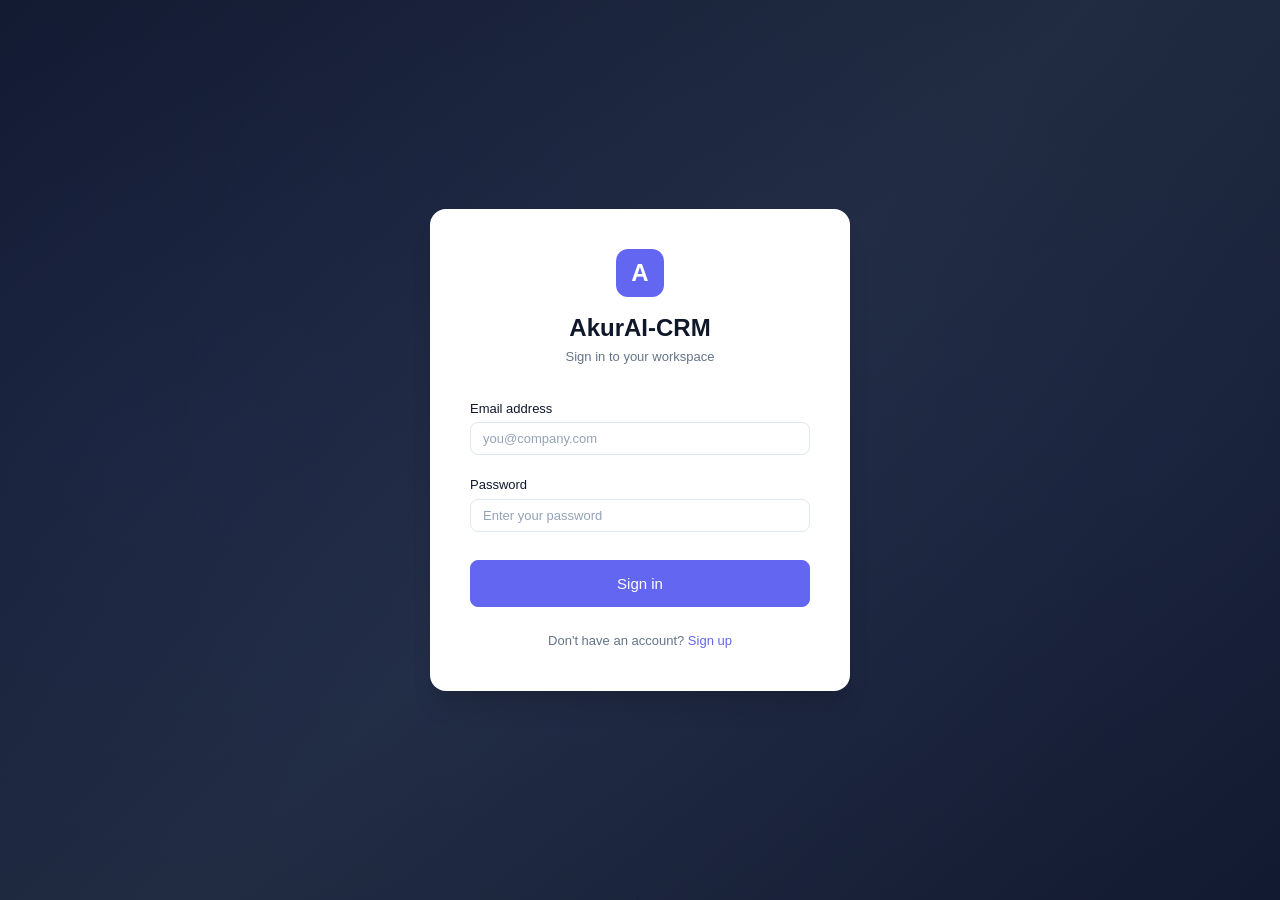
==== site/frontend/index.html @ 564c7ee0 "fix: round 3 comprehensive audit fixes 🔴 Critical: - fetch() missing opts argument (POST/PUT/DELETE " ====
<!DOCTYPE html>
<html lang="en">
<head>
  <meta charset="UTF-8">
  <meta name="viewport" content="width=device-width, initial-scale=1.0">
  <title>Sign in — AkurAI-CRM</title>
  <link rel="stylesheet" href="styles.css">
</head>
<body>
  <div class="login-page">
    <div class="login-card slide-up">
      <div class="login-brand">
        <div class="brand-icon">A</div>
        <h1>AkurAI-CRM</h1>
        <p>Sign in to your workspace</p>
      </div>

      <div class="login-error" id="login-error"></div>

      <form id="login-form" onsubmit="return false;">
        <div class="form-group">
          <label class="form-label" for="email">Email address</label>
          <input class="form-input" type="email" id="email" placeholder="you@company.com" required autocomplete="email">
        </div>
        <div class="form-group">
          <label class="form-label" for="password">Password</label>
          <input class="form-input" type="password" id="password" placeholder="Enter your password" required autocomplete="current-password">
        </div>
        <button class="btn btn-primary btn-lg" type="submit" style="width:100%;justify-content:center;margin-top:var(--space-2);" id="signin-btn">
          Sign in
        </button>
      </form>

      <div class="login-footer">
        Don't have an account? <a href="#">Sign up</a>
      </div>
    </div>
  </div>

  <div class="toast-container" id="toast-container"></div>

  <script type="module">
    import { showToast } from './app.js';

    document.getElementById('login-form').addEventListener('submit', async (e) => {
      e.preventDefault();
      const btn = document.getElementById('signin-btn');
      const email = document.getElementById('email').value;
      const password = document.getElementById('password').value;
      const errorEl = document.getElementById('login-error');

      btn.disabled = true;
      btn.textContent = 'Signing in...';

      errorEl.style.display = 'none';

      try {
        const res = await fetch('/api/auth/login', {
          method: 'POST',
          headers: { 'Content-Type': 'application/json' },
          body: JSON.stringify({ email, password }),
        });
        if (!res.ok) {
          const data = await res.json().catch(() => ({}));
          throw new Error(data.message || 'Invalid email or password');
        }
        window.location.href = '/dashboard.html';
      } catch (err) {
        errorEl.textContent = err.message;
        errorEl.style.display = 'block';
        showToast(err.message, 'error');
        btn.disabled = false;
        btn.textContent = 'Sign in';
      }
    });
  </script>
</body>
</html>
---- site/frontend/styles.css ----
/* ============================================================
   AkurAI-CRM Design System — Native ESM, No Build
   ============================================================ */

/* ----- Design Tokens ----- */
:root {
  --color-sidebar-bg: #0f172a;
  --color-sidebar-hover: #1e293b;
  --color-sidebar-active: #312e81;
  --color-sidebar-text: #94a3b8;
  --color-sidebar-text-active: #f1f5f9;
  --color-sidebar-brand: #818cf8;

  --color-bg: #f8fafc;
  --color-surface: #ffffff;
  --color-surface-hover: #f1f5f9;
  --color-border: #e2e8f0;
  --color-border-light: #f1f5f9;

  --color-primary: #6366f1;
  --color-primary-hover: #4f46e5;
  --color-primary-light: #eef2ff;
  --color-primary-subtle: rgba(99, 102, 241, 0.08);

  --color-success: #22c55e;
  --color-success-light: #dcfce7;
  --color-warning: #f59e0b;
  --color-warning-light: #fef3c7;
  --color-danger: #ef4444;
  --color-danger-light: #fee2e2;
  --color-info: #3b82f6;
  --color-info-light: #dbeafe;

  --color-text: #0f172a;
  --color-text-secondary: #64748b;
  --color-text-tertiary: #94a3b8;
  --color-text-inverse: #ffffff;

  --font-sans: -apple-system, BlinkMacSystemFont, 'Segoe UI', 'Inter', Roboto, Oxygen, Ubuntu, Cantarell, sans-serif;
  --font-mono: 'SF Mono', 'Fira Code', 'JetBrains Mono', Menlo, monospace;

  --text-xs: 0.75rem;
  --text-sm: 0.813rem;
  --text-base: 0.938rem;
  --text-lg: 1.125rem;
  --text-xl: 1.25rem;
  --text-2xl: 1.5rem;
  --text-3xl: 1.875rem;

  --leading-tight: 1.25;
  --leading-normal: 1.5;
  --leading-relaxed: 1.625;

  --weight-normal: 400;
  --weight-medium: 500;
  --weight-semibold: 600;
  --weight-bold: 700;

  --space-1: 0.25rem;
  --space-2: 0.5rem;
  --space-3: 0.75rem;
  --space-4: 1rem;
  --space-5: 1.25rem;
  --space-6: 1.5rem;
  --space-8: 2rem;
  --space-10: 2.5rem;
  --space-12: 3rem;
  --space-16: 4rem;

  --radius-sm: 6px;
  --radius-md: 8px;
  --radius-lg: 12px;
  --radius-xl: 16px;
  --radius-full: 9999px;

  --shadow-xs: 0 1px 2px rgba(0, 0, 0, 0.03);
  --shadow-sm: 0 1px 3px rgba(0, 0, 0, 0.06), 0 1px 2px rgba(0, 0, 0, 0.04);
  --shadow-md: 0 4px 6px -1px rgba(0, 0, 0, 0.07), 0 2px 4px -1px rgba(0, 0, 0, 0.04);
  --shadow-lg: 0 10px 15px -3px rgba(0, 0, 0, 0.08), 0 4px 6px -2px rgba(0, 0, 0, 0.04);
  --shadow-xl: 0 20px 25px -5px rgba(0, 0, 0, 0.1), 0 10px 10px -5px rgba(0, 0, 0, 0.04);

  --sidebar-width: 260px;
  --topbar-height: 64px;
  --transition-fast: 150ms ease;
  --transition-base: 200ms ease;
  --transition-slow: 300ms ease;
}

/* ----- Reset & Base ----- */
*, *::before, *::after { box-sizing: border-box; margin: 0; padding: 0; }
html { font-size: 16px; -webkit-font-smoothing: antialiased; -moz-osx-font-smoothing: grayscale; }
body { font-family: var(--font-sans); font-size: var(--text-base); line-height: var(--leading-normal); color: var(--color-text); background: var(--color-bg); }
a { color: var(--color-primary); text-decoration: none; transition: color var(--transition-fast); }
a:hover { color: var(--color-primary-hover); }
img { max-width: 100%; height: auto; display: block; }
button { font-family: inherit; cursor: pointer; }
input, textarea, select { font-family: inherit; }
ul, ol { list-style: none; }
h1, h2, h3, h4, h5, h6 { font-weight: var(--weight-semibold); line-height: var(--leading-tight); color: var(--color-text); }

/* ----- Layout Shell ----- */
.app-shell { display: flex; min-height: 100vh; }
.main-area { flex: 1; display: flex; flex-direction: column; min-width: 0; margin-left: var(--sidebar-width); }
.main-content { flex: 1; padding: var(--space-8); overflow-y: auto; }

/* ----- Sidebar ----- */
.sidebar { position: fixed; top: 0; left: 0; width: var(--sidebar-width); height: 100vh; background: var(--color-sidebar-bg); display: flex; flex-direction: column; z-index: 50; overflow-y: auto; }
.sidebar-brand { display: flex; align-items: center; gap: var(--space-3); padding: var(--space-6); border-bottom: 1px solid rgba(255,255,255,0.06); }
.sidebar-brand-icon { width: 32px; height: 32px; background: var(--color-primary); border-radius: var(--radius-md); display: flex; align-items: center; justify-content: center; color: #fff; font-weight: var(--weight-bold); font-size: var(--text-lg); flex-shrink: 0; }
.sidebar-brand-text { font-size: var(--text-lg); font-weight: var(--weight-bold); color: var(--color-sidebar-text-active); letter-spacing: -0.02em; }
.sidebar-brand-text span { color: var(--color-sidebar-brand); }

.sidebar-nav { flex: 1; padding: var(--space-3) var(--space-3); display: flex; flex-direction: column; gap: var(--space-1); }
.sidebar-section { padding: var(--space-4) var(--space-4) var(--space-2); font-size: var(--text-xs); font-weight: var(--weight-semibold); text-transform: uppercase; letter-spacing: 0.08em; color: var(--color-sidebar-text); opacity: 0.6; }

.nav-link { display: flex; align-items: center; gap: var(--space-3); padding: var(--space-2) var(--space-4); border-radius: var(--radius-md); color: var(--color-sidebar-text); font-size: var(--text-sm); font-weight: var(--weight-medium); transition: all var(--transition-fast); text-decoration: none; }
.nav-link:hover { background: var(--color-sidebar-hover); color: var(--color-sidebar-text-active); }
.nav-link.active { background: var(--color-sidebar-active); color: var(--color-sidebar-text-active); }
.nav-link svg { width: 20px; height: 20px; flex-shrink: 0; opacity: 0.7; }
.nav-link.active svg { opacity: 1; }
.nav-link .badge { margin-left: auto; }

.sidebar-footer { padding: var(--space-4); border-top: 1px solid rgba(255,255,255,0.06); }

/* ----- Top Bar / Header ----- */
.topbar { height: var(--topbar-height); display: flex; align-items: center; padding: 0 var(--space-8); border-bottom: 1px solid var(--color-border); background: var(--color-surface); gap: var(--space-4); flex-shrink: 0; }
.topbar-title { font-size: var(--text-xl); font-weight: var(--weight-semibold); color: var(--color-text); }
.topbar-spacer { flex: 1; }

.search-bar { position: relative; width: 320px; }
.search-bar svg { position: absolute; left: var(--space-3); top: 50%; transform: translateY(-50%); width: 18px; height: 18px; color: var(--color-text-tertiary); pointer-events: none; }
.search-bar input { width: 100%; padding: var(--space-2) var(--space-4) var(--space-2) var(--space-10); border: 1px solid var(--color-border); border-radius: var(--radius-md); font-size: var(--text-sm); color: var(--color-text); background: var(--color-bg); transition: all var(--transition-fast); outline: none; }
.search-bar input:focus { border-color: var(--color-primary); background: var(--color-surface); box-shadow: 0 0 0 3px var(--color-primary-subtle); }
.search-bar input::placeholder { color: var(--color-text-tertiary); }

.topbar-actions { display: flex; align-items: center; gap: var(--space-3); }

.icon-btn { width: 36px; height: 36px; border-radius: var(--radius-md); border: none; background: transparent; color: var(--color-text-secondary); display: flex; align-items: center; justify-content: center; transition: all var(--transition-fast); position: relative; }
.icon-btn:hover { background: var(--color-surface-hover); color: var(--color-text); }
.icon-btn svg { width: 20px; height: 20px; }
.icon-btn .dot { position: absolute; top: 6px; right: 6px; width: 8px; height: 8px; background: var(--color-danger); border-radius: 50%; border: 2px solid var(--color-surface); }

.avatar { width: 32px; height: 32px; border-radius: var(--radius-full); background: var(--color-primary); color: #fff; display: flex; align-items: center; justify-content: center; font-size: var(--text-xs); font-weight: var(--weight-bold); flex-shrink: 0; }
.avatar-sm { width: 28px; height: 28px; font-size: 10px; }
.avatar-lg { width: 48px; height: 48px; font-size: var(--text-lg); }
.avatar-initials { text-transform: uppercase; letter-spacing: 0.02em; }

/* ----- Cards ----- */
.card { background: var(--color-surface); border: 1px solid var(--color-border); border-radius: var(--radius-lg); padding: var(--space-6); box-shadow: var(--shadow-sm); transition: box-shadow var(--transition-base), border-color var(--transition-base); }
.card:hover { box-shadow: var(--shadow-md); }
.card-header { display: flex; align-items: center; justify-content: space-between; margin-bottom: var(--space-4); }
.card-title { font-size: var(--text-base); font-weight: var(--weight-semibold); color: var(--color-text); }
.card-body { }
.card-footer { margin-top: var(--space-4); padding-top: var(--space-4); border-top: 1px solid var(--color-border); }

/* Stat Cards */
.stats-grid { display: grid; grid-template-columns: repeat(4, 1fr); gap: var(--space-6); margin-bottom: var(--space-8); }
.stat-card { background: var(--color-surface); border: 1px solid var(--color-border); border-radius: var(--radius-lg); padding: var(--space-6); box-shadow: var(--shadow-sm); }
.stat-card .stat-label { font-size: var(--text-sm); color: var(--color-text-secondary); margin-bottom: var(--space-1); }
.stat-card .stat-value { font-size: var(--text-2xl); font-weight: var(--weight-bold); color: var(--color-text); line-height: 1.2; }
.stat-card .stat-change { font-size: var(--text-xs); color: var(--color-success); margin-top: var(--space-1); }
.stat-card .stat-icon { width: 40px; height: 40px; border-radius: var(--radius-md); display: flex; align-items: center; justify-content: center; margin-bottom: var(--space-3); }
.stat-card .stat-icon svg { width: 20px; height: 20px; }
.stat-card .stat-icon.indigo { background: var(--color-primary-light); color: var(--color-primary); }
.stat-card .stat-icon.green { background: var(--color-success-light); color: var(--color-success); }
.stat-card .stat-icon.amber { background: var(--color-warning-light); color: var(--color-warning); }
.stat-card .stat-icon.blue { background: var(--color-info-light); color: var(--color-info); }

/* ----- Buttons ----- */
.btn { display: inline-flex; align-items: center; gap: var(--space-2); padding: var(--space-2) var(--space-5); border-radius: var(--radius-md); font-size: var(--text-sm); font-weight: var(--weight-medium); border: 1px solid transparent; transition: all var(--transition-fast); white-space: nowrap; line-height: 1.4; }
.btn svg { width: 16px; height: 16px; }
.btn-primary { background: var(--color-primary); color: #fff; border-color: var(--color-primary); }
.btn-primary:hover { background: var(--color-primary-hover); border-color: var(--color-primary-hover); }
.btn-secondary { background: var(--color-surface); color: var(--color-text); border-color: var(--color-border); }
.btn-secondary:hover { background: var(--color-surface-hover); border-color: var(--color-text-tertiary); }
.btn-danger { background: var(--color-danger); color: #fff; border-color: var(--color-danger); }
.btn-danger:hover { background: #dc2626; border-color: #dc2626; }
.btn-ghost { background: transparent; color: var(--color-text-secondary); border-color: transparent; }
.btn-ghost:hover { background: var(--color-surface-hover); color: var(--color-text); }
.btn-sm { padding: var(--space-1) var(--space-3); font-size: var(--text-xs); }
.btn-lg { padding: var(--space-3) var(--space-6); font-size: var(--text-base); }
.btn-icon { width: 36px; height: 36px; padding: 0; justify-content: center; }
.btn-group { display: flex; gap: var(--space-2); }

/* ----- Forms ----- */
.form-group { margin-bottom: var(--space-5); }
.form-label { display: block; font-size: var(--text-sm); font-weight: var(--weight-medium); color: var(--color-text); margin-bottom: var(--space-1); }
.form-label .optional { color: var(--color-text-tertiary); font-weight: var(--weight-normal); }
.form-input, .form-select, .form-textarea { width: 100%; padding: var(--space-2) var(--space-3); border: 1px solid var(--color-border); border-radius: var(--radius-md); font-size: var(--text-sm); color: var(--color-text); background: var(--color-surface); transition: all var(--transition-fast); outline: none; }
.form-input:focus, .form-select:focus, .form-textarea:focus { border-color: var(--color-primary); box-shadow: 0 0 0 3px var(--color-primary-subtle); }
.form-input::placeholder, .form-textarea::placeholder { color: var(--color-text-tertiary); }
.form-textarea { resize: vertical; min-height: 80px; }
.form-select { appearance: none; background-image: url("data:image/svg+xml,%3Csvg xmlns='http://www.w3.org/2000/svg' width='12' height='12' fill='%2394a3b8' viewBox='0 0 16 16'%3E%3Cpath d='M8 11L3 6h10z'/%3E%3C/svg%3E"); background-repeat: no-repeat; background-position: right 10px center; padding-right: 32px; }
.form-hint { font-size: var(--text-xs); color: var(--color-text-tertiary); margin-top: var(--space-1); }
.form-row { display: grid; grid-template-columns: 1fr 1fr; gap: var(--space-4); }
.form-actions { display: flex; gap: var(--space-3); justify-content: flex-end; margin-top: var(--space-6); padding-top: var(--space-4); border-top: 1px solid var(--color-border); }
.form-inline { display: flex; align-items: center; gap: var(--space-2); }
.form-checkbox { display: flex; align-items: center; gap: var(--space-2); cursor: pointer; font-size: var(--text-sm); }
.form-checkbox input[type="checkbox"] { width: 16px; height: 16px; accent-color: var(--color-primary); cursor: pointer; }

/* ----- Tables ----- */
.table-container { background: var(--color-surface); border: 1px solid var(--color-border); border-radius: var(--radius-lg); overflow: hidden; box-shadow: var(--shadow-sm); }
.table-toolbar { display: flex; align-items: center; justify-content: space-between; padding: var(--space-4) var(--space-6); border-bottom: 1px solid var(--color-border); gap: var(--space-4); }
.table-toolbar .search-bar { width: 240px; }
table { width: 100%; border-collapse: collapse; }
thead { background: var(--color-bg); }
thead th { padding: var(--space-3) var(--space-6); text-align: left; font-size: var(--text-xs); font-weight: var(--weight-semibold); text-transform: uppercase; letter-spacing: 0.06em; color: var(--color-text-secondary); border-bottom: 1px solid var(--color-border); white-space: nowrap; user-select: none; }
thead th.sortable { cursor: pointer; }
thead th.sortable:hover { color: var(--color-text); }
tbody tr { border-bottom: 1px solid var(--color-border-light); transition: background var(--transition-fast); }
tbody tr:last-child { border-bottom: none; }
tbody tr:hover { background: var(--color-surface-hover); }
tbody td { padding: var(--space-3) var(--space-6); font-size: var(--text-sm); color: var(--color-text); vertical-align: middle; }
tbody td a { color: var(--color-text); font-weight: var(--weight-medium); }
tbody td a:hover { color: var(--color-primary); }
table .cell-muted { color: var(--color-text-secondary); font-size: var(--text-xs); }

/* ----- Badges / Tags ----- */
.badge { display: inline-flex; align-items: center; padding: 2px 8px; border-radius: var(--radius-full); font-size: var(--text-xs); font-weight: var(--weight-medium); line-height: 1.5; white-space: nowrap; }
.badge-slate { background: #f1f5f9; color: #475569; }
.badge-blue { background: var(--color-info-light); color: #1d4ed8; }
.badge-indigo { background: var(--color-primary-light); color: var(--color-primary); }
.badge-violet { background: #ede9fe; color: #7c3aed; }
.badge-amber { background: var(--color-warning-light); color: #b45309; }
.badge-green { background: var(--color-success-light); color: #16a34a; }
.badge-red { background: var(--color-danger-light); color: #dc2626; }
.badge-gray { background: #f1f5f9; color: #64748b; }
.badge-new { background: #f1f5f9; color: #475569; }

/* ----- Kanban Board ----- */
.kanban-board { display: grid; grid-template-columns: repeat(7, 1fr); gap: var(--space-4); min-height: 500px; overflow-x: auto; padding-bottom: var(--space-4); }
.kanban-column { background: var(--color-bg); border: 1px solid var(--color-border); border-radius: var(--radius-lg); min-width: 200px; display: flex; flex-direction: column; }
.kanban-header { padding: var(--space-3) var(--space-4); font-size: var(--text-xs); font-weight: var(--weight-semibold); text-transform: uppercase; letter-spacing: 0.06em; border-bottom: 1px solid var(--color-border); display: flex; align-items: center; justify-content: space-between; }
.kanban-header .count { font-size: var(--text-xs); color: var(--color-text-tertiary); font-weight: var(--weight-normal); }
.kanban-cards { padding: var(--space-3); display: flex; flex-direction: column; gap: var(--space-3); flex: 1; }
.kanban-card { background: var(--color-surface); border: 1px solid var(--color-border); border-left: 3px solid var(--color-text-tertiary); border-radius: var(--radius-md); padding: var(--space-4); cursor: grab; transition: all var(--transition-fast); box-shadow: var(--shadow-xs); }
.kanban-card:hover { box-shadow: var(--shadow-md); border-color: var(--color-border); transform: translateY(-1px); }
.kanban-card:active { cursor: grabbing; }
.kanban-card .card-title { font-size: var(--text-sm); font-weight: var(--weight-medium); margin-bottom: var(--space-1); }
.kanban-card .card-subtitle { font-size: var(--text-xs); color: var(--color-text-secondary); }
.kanban-card .card-footer { display: flex; align-items: center; justify-content: space-between; margin-top: var(--space-3); padding-top: var(--space-2); border-top: 1px solid var(--color-border-light); }
.kanban-card .card-amount { font-size: var(--text-sm); font-weight: var(--weight-semibold); }
.kanban-dropzone { min-height: 60px; border: 2px dashed var(--color-border); border-radius: var(--radius-md); margin: var(--space-2); display: flex; align-items: center; justify-content: center; font-size: var(--text-xs); color: var(--color-text-tertiary); }

/* Column stage colors */
.kanban-column.new .kanban-card { border-left-color: #94a3b8; }
.kanban-column.screening .kanban-card { border-left-color: #60a5fa; }
.kanban-column.meeting .kanban-card { border-left-color: #818cf8; }
.kanban-column.proposal .kanban-card { border-left-color: #a78bfa; }
.kanban-column.negotiation .kanban-card { border-left-color: #f59e0b; }
.kanban-column.won .kanban-card { border-left-color: #22c55e; }
.kanban-column.lost .kanban-card { border-left-color: #ef4444; }

/* ----- Pipeline visualization ----- */
.pipeline-chart { display: flex; align-items: flex-end; gap: var(--space-3); height: 200px; padding: var(--space-4) 0; }
.pipeline-bar { flex: 1; display: flex; flex-direction: column; align-items: center; gap: var(--space-2); }
.pipeline-bar .bar { width: 100%; max-width: 60px; border-radius: var(--radius-sm) var(--radius-sm) 0 0; transition: height var(--transition-slow); min-height: 4px; }
.pipeline-bar .bar-label { font-size: var(--text-xs); color: var(--color-text-secondary); white-space: nowrap; }
.pipeline-bar .bar-value { font-size: var(--text-xs); font-weight: var(--weight-semibold); }

/* ----- Activity Feed / Timeline ----- */
.feed { display: flex; flex-direction: column; gap: 0; }
.feed-item { display: flex; gap: var(--space-4); padding: var(--space-4) 0; border-bottom: 1px solid var(--color-border-light); }
.feed-item:last-child { border-bottom: none; }
.feed-icon { width: 32px; height: 32px; border-radius: var(--radius-full); background: var(--color-bg); display: flex; align-items: center; justify-content: center; flex-shrink: 0; color: var(--color-text-secondary); }
.feed-icon svg { width: 16px; height: 16px; }
.feed-content { flex: 1; min-width: 0; }
.feed-content .feed-text { font-size: var(--text-sm); color: var(--color-text); }
.feed-content .feed-text strong { font-weight: var(--weight-semibold); }
.feed-content .feed-meta { font-size: var(--text-xs); color: var(--color-text-tertiary); margin-top: 2px; }
.feed-content .feed-preview { font-size: var(--text-xs); color: var(--color-text-secondary); margin-top: var(--space-1); }
.feed-dot { width: 8px; height: 8px; border-radius: 50%; margin-top: 6px; flex-shrink: 0; }
.feed-line { width: 2px; background: var(--color-border); margin: 0 auto; flex: 1; }

/* Timeline (vertical) */
.timeline { position: relative; padding-left: var(--space-8); }
.timeline::before { content: ''; position: absolute; left: 15px; top: 4px; bottom: 4px; width: 2px; background: var(--color-border); }
.timeline-item { position: relative; padding-bottom: var(--space-6); }
.timeline-item:last-child { padding-bottom: 0; }
.timeline-dot { position: absolute; left: calc(-1 * var(--space-8) + 8px); top: 4px; width: 16px; height: 16px; border-radius: 50%; background: var(--color-surface); border: 2px solid var(--color-border); z-index: 1; }
.timeline-dot.primary { border-color: var(--color-primary); background: var(--color-primary-light); }
.timeline-dot.success { border-color: var(--color-success); background: var(--color-success-light); }
.timeline-dot.warning { border-color: var(--color-warning); background: var(--color-warning-light); }
.timeline-dot.danger { border-color: var(--color-danger); background: var(--color-danger-light); }
.timeline-content { }
.timeline-title { font-size: var(--text-sm); font-weight: var(--weight-medium); }
.timeline-text { font-size: var(--text-sm); color: var(--color-text-secondary); margin-top: 2px; }
.timeline-meta { font-size: var(--text-xs); color: var(--color-text-tertiary); margin-top: 2px; }

/* ----- Tasks ----- */
.task-list { display: flex; flex-direction: column; }
.task-item { display: flex; align-items: center; gap: var(--space-3); padding: var(--space-3) var(--space-4); border-bottom: 1px solid var(--color-border-light); transition: background var(--transition-fast); }
.task-item:last-child { border-bottom: none; }
.task-item:hover { background: var(--color-surface-hover); }
.task-checkbox { width: 18px; height: 18px; accent-color: var(--color-primary); cursor: pointer; flex-shrink: 0; }
.task-title { flex: 1; font-size: var(--text-sm); color: var(--color-text); }
.task-item.done .task-title { text-decoration: line-through; color: var(--color-text-tertiary); }
.task-meta { display: flex; align-items: center; gap: var(--space-2); flex-shrink: 0; }
.task-due { font-size: var(--text-xs); color: var(--color-text-secondary); }
.task-entity { font-size: var(--text-xs); color: var(--color-primary); }
.task-filter-tabs { display: flex; gap: var(--space-1); padding: var(--space-3) var(--space-4); border-bottom: 1px solid var(--color-border); }
.task-filter-tab { padding: var(--space-1) var(--space-3); border-radius: var(--radius-sm); font-size: var(--text-xs); font-weight: var(--weight-medium); color: var(--color-text-secondary); cursor: pointer; border: none; background: transparent; transition: all var(--transition-fast); }
.task-filter-tab:hover { background: var(--color-surface-hover); color: var(--color-text); }
.task-filter-tab.active { background: var(--color-primary); color: #fff; }

/* ----- Notes Grid ----- */
.notes-grid { display: grid; grid-template-columns: repeat(auto-fill, minmax(300px, 1fr)); gap: var(--space-4); }
.note-card { background: var(--color-surface); border: 1px solid var(--color-border); border-radius: var(--radius-lg); padding: var(--space-5); cursor: pointer; transition: all var(--transition-fast); box-shadow: var(--shadow-sm); }
.note-card:hover { box-shadow: var(--shadow-md); transform: translateY(-2px); border-color: var(--color-primary-light); }
.note-card .note-date { font-size: var(--text-xs); color: var(--color-text-tertiary); margin-bottom: var(--space-2); }
.note-card .note-title { font-size: var(--text-base); font-weight: var(--weight-semibold); margin-bottom: var(--space-2); color: var(--color-text); }
.note-card .note-preview { font-size: var(--text-sm); color: var(--color-text-secondary); line-height: var(--leading-relaxed); display: -webkit-box; -webkit-line-clamp: 3; -webkit-box-orient: vertical; overflow: hidden; }
.note-card .note-tags { display: flex; gap: var(--space-2); margin-top: var(--space-3); flex-wrap: wrap; }

/* ----- Detail Panel / Slide Over ----- */
.detail-panel { background: var(--color-surface); border: 1px solid var(--color-border); border-radius: var(--radius-lg); box-shadow: var(--shadow-lg); }
.detail-header { display: flex; align-items: flex-start; gap: var(--space-5); padding: var(--space-8); border-bottom: 1px solid var(--color-border); }
.detail-avatar { width: 64px; height: 64px; border-radius: var(--radius-xl); background: var(--color-primary-light); color: var(--color-primary); display: flex; align-items: center; justify-content: center; font-size: var(--text-2xl); font-weight: var(--weight-bold); flex-shrink: 0; }
.detail-info { flex: 1; }
.detail-info h1 { font-size: var(--text-2xl); font-weight: var(--weight-bold); margin-bottom: var(--space-1); }
.detail-info .detail-subtitle { font-size: var(--text-sm); color: var(--color-text-secondary); }
.detail-info .detail-subtitle a { color: var(--color-primary); }

.detail-actions { display: flex; gap: var(--space-2); }

.detail-tabs { display: flex; gap: 0; border-bottom: 1px solid var(--color-border); padding: 0 var(--space-8); }
.detail-tab { padding: var(--space-3) var(--space-5); font-size: var(--text-sm); font-weight: var(--weight-medium); color: var(--color-text-secondary); border-bottom: 2px solid transparent; cursor: pointer; transition: all var(--transition-fast); background: transparent; border-top: none; border-left: none; border-right: none; }
.detail-tab:hover { color: var(--color-text); }
.detail-tab.active { color: var(--color-primary); border-bottom-color: var(--color-primary); }

.detail-body { padding: var(--space-8); }

.info-grid { display: grid; grid-template-columns: 1fr 1fr; gap: var(--space-6); }
.info-field { }
.info-field .info-label { font-size: var(--text-xs); font-weight: var(--weight-semibold); text-transform: uppercase; letter-spacing: 0.06em; color: var(--color-text-tertiary); margin-bottom: var(--space-1); }
.info-field .info-value { font-size: var(--text-sm); color: var(--color-text); }
.info-card { background: var(--color-bg); border: 1px solid var(--color-border); border-radius: var(--radius-md); padding: var(--space-5); margin-bottom: var(--space-4); }
.info-card h3 { font-size: var(--text-sm); font-weight: var(--weight-semibold); margin-bottom: var(--space-3); color: var(--color-text); }

/* Stage Progression */
.stage-progress { display: flex; align-items: center; gap: 0; padding: var(--space-4) 0; }
.stage-step { display: flex; flex-direction: column; align-items: center; gap: var(--space-1); flex: 1; position: relative; }
.stage-step .stage-circle { width: 28px; height: 28px; border-radius: 50%; display: flex; align-items: center; justify-content: center; font-size: 11px; font-weight: var(--weight-bold); border: 2px solid var(--color-border); background: var(--color-surface); color: var(--color-text-tertiary); z-index: 1; transition: all var(--transition-fast); }
.stage-step .stage-label { font-size: 10px; color: var(--color-text-tertiary); white-space: nowrap; text-align: center; }
.stage-step.completed .stage-circle { background: var(--color-success); border-color: var(--color-success); color: #fff; }
.stage-step.completed .stage-label { color: var(--color-success); }
.stage-step.active .stage-circle { background: var(--color-primary); border-color: var(--color-primary); color: #fff; box-shadow: 0 0 0 4px var(--color-primary-subtle); }
.stage-step.active .stage-label { color: var(--color-primary); font-weight: var(--weight-medium); }
.stage-connector { flex: 1; height: 2px; background: var(--color-border); margin: 0 -1px; }
.stage-connector.completed { background: var(--color-success); }

/* ----- Modal / Dialog ----- */
.modal-overlay { position: fixed; inset: 0; background: rgba(0, 0, 0, 0.5); backdrop-filter: blur(4px); display: flex; align-items: center; justify-content: center; z-index: 100; opacity: 0; visibility: hidden; transition: all var(--transition-base); }
.modal-overlay.open { opacity: 1; visibility: visible; }
.modal { background: var(--color-surface); border-radius: var(--radius-xl); box-shadow: var(--shadow-xl); width: 100%; max-width: 520px; max-height: 80vh; overflow-y: auto; transform: scale(0.95) translateY(10px); transition: transform var(--transition-base); }
.modal-overlay.open .modal { transform: scale(1) translateY(0); }
.modal-header { display: flex; align-items: center; justify-content: space-between; padding: var(--space-5) var(--space-6); border-bottom: 1px solid var(--color-border); }
.modal-header h2 { font-size: var(--text-lg); font-weight: var(--weight-semibold); }
.modal-close { width: 32px; height: 32px; border-radius: var(--radius-md); border: none; background: transparent; color: var(--color-text-secondary); display: flex; align-items: center; justify-content: center; cursor: pointer; transition: all var(--transition-fast); }
.modal-close:hover { background: var(--color-surface-hover); color: var(--color-text); }
.modal-body { padding: var(--space-6); }
.modal-footer { display: flex; align-items: center; justify-content: flex-end; gap: var(--space-3); padding: var(--space-4) var(--space-6); border-top: 1px solid var(--color-border); }

/* ----- Toast / Notifications ----- */
.toast-container { position: fixed; top: var(--space-4); right: var(--space-4); z-index: 200; display: flex; flex-direction: column; gap: var(--space-3); }
.toast { display: flex; align-items: center; gap: var(--space-3); padding: var(--space-3) var(--space-5); background: var(--color-surface); border: 1px solid var(--color-border); border-radius: var(--radius-md); box-shadow: var(--shadow-lg); font-size: var(--text-sm); min-width: 300px; max-width: 420px; animation: toastIn var(--transition-base) ease forwards; }
.toast.toast-success { border-left: 3px solid var(--color-success); }
.toast.toast-error { border-left: 3px solid var(--color-danger); }
.toast.toast-warning { border-left: 3px solid var(--color-warning); }
.toast.toast-info { border-left: 3px solid var(--color-info); }
.toast .toast-icon { width: 20px; height: 20px; flex-shrink: 0; }
.toast .toast-message { flex: 1; }
.toast .toast-close { width: 20px; height: 20px; border: none; background: transparent; cursor: pointer; color: var(--color-text-tertiary); padding: 0; display: flex; align-items: center; justify-content: center; flex-shrink: 0; }
.toast .toast-close:hover { color: var(--color-text); }
@keyframes toastIn { from { opacity: 0; transform: translateX(20px); } to { opacity: 1; transform: translateX(0); } }
@keyframes toastOut { from { opacity: 1; transform: translateX(0); } to { opacity: 0; transform: translateX(20px); } }

/* ----- Empty State ----- */
.empty-state { text-align: center; padding: var(--space-12) var(--space-6); }
.empty-state-icon { width: 64px; height: 64px; margin: 0 auto var(--space-4); background: var(--color-bg); border-radius: var(--radius-full); display: flex; align-items: center; justify-content: center; color: var(--color-text-tertiary); }
.empty-state-icon svg { width: 28px; height: 28px; }
.empty-state h3 { font-size: var(--text-lg); margin-bottom: var(--space-2); color: var(--color-text); }
.empty-state p { font-size: var(--text-sm); color: var(--color-text-secondary); max-width: 360px; margin: 0 auto var(--space-6); }

/* ----- Pagination ----- */
.pagination { display: flex; align-items: center; justify-content: space-between; padding: var(--space-4) var(--space-6); border-top: 1px solid var(--color-border); }
.pagination-info { font-size: var(--text-xs); color: var(--color-text-tertiary); }
.pagination-buttons { display: flex; gap: var(--space-1); }
.pagination-btn { width: 32px; height: 32px; border-radius: var(--radius-md); border: 1px solid var(--color-border); background: var(--color-surface); color: var(--color-text-secondary); display: flex; align-items: center; justify-content: center; font-size: var(--text-xs); cursor: pointer; transition: all var(--transition-fast); }
.pagination-btn:hover { background: var(--color-surface-hover); border-color: var(--color-text-tertiary); }
.pagination-btn.active { background: var(--color-primary); border-color: var(--color-primary); color: #fff; }
.pagination-btn:disabled { opacity: 0.4; cursor: not-allowed; }

/* ----- Loading / Skeleton ----- */
.skeleton { background: linear-gradient(90deg, var(--color-border-light) 25%, var(--color-border) 50%, var(--color-border-light) 75%); background-size: 200% 100%; animation: shimmer 1.5s infinite; border-radius: var(--radius-sm); }
.skeleton-text { height: 14px; margin-bottom: var(--space-2); width: 100%; }
.skeleton-text.short { width: 60%; }
.skeleton-avatar { width: 40px; height: 40px; border-radius: var(--radius-full); }
.skeleton-card { height: 100px; border-radius: var(--radius-lg); }
@keyframes shimmer { 0% { background-position: -200% 0; } 100% { background-position: 200% 0; } }

.loading-spinner { width: 24px; height: 24px; border: 3px solid var(--color-border); border-top-color: var(--color-primary); border-radius: 50%; animation: spin 0.6s linear infinite; }
.loading-spinner-sm { width: 16px; height: 16px; border-width: 2px; }
@keyframes spin { to { transform: rotate(360deg); } }

/* ----- Settings Layout ----- */
.settings-layout { display: flex; gap: var(--space-8); max-width: 960px; }
.settings-nav { width: 200px; flex-shrink: 0; }
.settings-nav-item { display: block; padding: var(--space-2) var(--space-4); border-radius: var(--radius-md); font-size: var(--text-sm); color: var(--color-text-secondary); cursor: pointer; transition: all var(--transition-fast); border: none; background: none; width: 100%; text-align: left; }
.settings-nav-item:hover { background: var(--color-surface-hover); color: var(--color-text); }
.settings-nav-item.active { background: var(--color-primary-light); color: var(--color-primary); font-weight: var(--weight-medium); }
.settings-section { flex: 1; }
.settings-section-title { font-size: var(--text-lg); font-weight: var(--weight-semibold); margin-bottom: var(--space-1); }
.settings-section-desc { font-size: var(--text-sm); color: var(--color-text-secondary); margin-bottom: var(--space-6); }
.settings-card { background: var(--color-surface); border: 1px solid var(--color-border); border-radius: var(--radius-lg); padding: var(--space-6); margin-bottom: var(--space-6); }

/* ----- Transitions ----- */
.fade-in { animation: fadeIn var(--transition-base) ease forwards; }
@keyframes fadeIn { from { opacity: 0; } to { opacity: 1; } }
.slide-up { animation: slideUp var(--transition-base) ease forwards; }
@keyframes slideUp { from { opacity: 0; transform: translateY(12px); } to { opacity: 1; transform: translateY(0); } }

/* ----- Login Page ----- */
.login-page { min-height: 100vh; display: flex; align-items: center; justify-content: center; background: linear-gradient(135deg, #0f172a 0%, #1e293b 50%, #0f172a 100%); position: relative; overflow: hidden; }
.login-page::before { content: ''; position: absolute; top: -50%; left: -50%; width: 200%; height: 200%; background: radial-gradient(circle at 30% 50%, rgba(99,102,241,0.08) 0%, transparent 50%), radial-gradient(circle at 70% 50%, rgba(99,102,241,0.06) 0%, transparent 50%); pointer-events: none; }
.login-card { position: relative; background: var(--color-surface); border-radius: var(--radius-xl); padding: var(--space-10); width: 100%; max-width: 420px; box-shadow: var(--shadow-xl); }
.login-brand { text-align: center; margin-bottom: var(--space-8); }
.login-brand .brand-icon { width: 48px; height: 48px; background: var(--color-primary); border-radius: var(--radius-lg); display: flex; align-items: center; justify-content: center; margin: 0 auto var(--space-4); color: #fff; font-size: var(--text-2xl); font-weight: var(--weight-bold); }
.login-brand h1 { font-size: var(--text-2xl); font-weight: var(--weight-bold); color: var(--color-text); }
.login-brand p { font-size: var(--text-sm); color: var(--color-text-secondary); margin-top: var(--space-1); }
.login-error { background: var(--color-danger-light); color: #dc2626; padding: var(--space-3) var(--space-4); border-radius: var(--radius-md); font-size: var(--text-sm); margin-bottom: var(--space-4); display: none; }
.login-footer { text-align: center; margin-top: var(--space-6); font-size: var(--text-sm); color: var(--color-text-secondary); }
.login-footer a { color: var(--color-primary); font-weight: var(--weight-medium); }

/* ----- Page Header ----- */
.page-header { display: flex; align-items: center; justify-content: space-between; margin-bottom: var(--space-6); }
.page-header h1 { font-size: var(--text-2xl); font-weight: var(--weight-bold); }
.page-header-actions { display: flex; gap: var(--space-3); }

/* ----- Two-column layout ----- */
.two-col { display: grid; grid-template-columns: 1fr 380px; gap: var(--space-8); }
.two-col-main { min-width: 0; }
.two-col-side { min-width: 0; }

/* ----- People list inline avatar ----- */
.person-cell { display: flex; align-items: center; gap: var(--space-3); }
.person-cell .avatar { width: 28px; height: 28px; font-size: 10px; }

/* ----- Responsive ----- */
@media (max-width: 1200px) {
  .stats-grid { grid-template-columns: repeat(2, 1fr); }
  .kanban-board { grid-template-columns: repeat(4, 1fr); }
  .info-grid { grid-template-columns: 1fr; }
}
@media (max-width: 768px) {
  .sidebar { transform: translateX(-100%); }
  .sidebar.open { transform: translateX(0); }
  .main-area { margin-left: 0; }
  .main-content { padding: var(--space-4); }
  .topbar { padding: 0 var(--space-4); }
  .stats-grid { grid-template-columns: 1fr 1fr; }
  .two-col { grid-template-columns: 1fr; }
  .search-bar { width: 200px; }
  .kanban-board { grid-template-columns: repeat(2, 1fr); }
  .settings-layout { flex-direction: column; }
  .settings-nav { width: 100%; display: flex; gap: var(--space-1); overflow-x: auto; }
  .form-row { grid-template-columns: 1fr; }
  .notes-grid { grid-template-columns: 1fr; }
  .detail-tabs { overflow-x: auto; }
  .login-card { margin: var(--space-4); padding: var(--space-6); }
}
@media (max-width: 480px) {
  .stats-grid { grid-template-columns: 1fr; }
  .kanban-board { grid-template-columns: 1fr; }
}
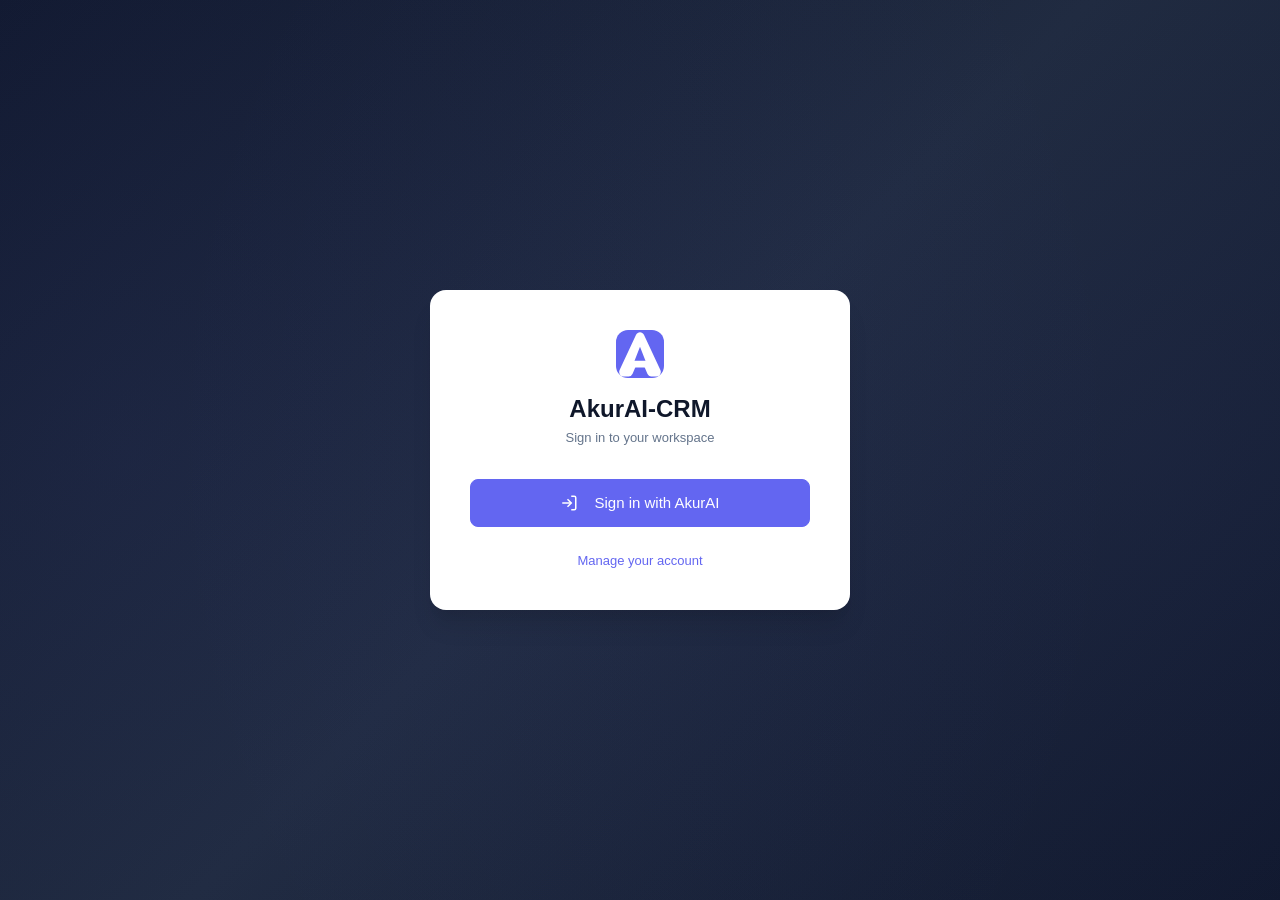
==== commit 9975e97b: "feat: suite-wide theme-sync — re-vendor theme.js + cookie flash-guard - theme.js updated from akurai" ====
--- a/site/frontend/index.html
+++ b/site/frontend/index.html
@@ -4,75 +4,59 @@
   <meta charset="UTF-8">
   <meta name="viewport" content="width=device-width, initial-scale=1.0">
   <title>Sign in — AkurAI-CRM</title>
+  <link rel="icon" href="/favicon.svg" type="image/svg+xml" />
+  <link rel="apple-touch-icon" href="/apple-touch-icon.png" />
   <link rel="stylesheet" href="styles.css">
+  <link rel="stylesheet" href="themes.css">
+  <script>(function () {
+  try {
+    var m = document.cookie.match(/(?:^|; )akurai-theme=([^;]*)/);
+    var t = (m ? decodeURIComponent(m[1]) : null) || localStorage.getItem("akurai-theme");
+    if (!t) t = matchMedia("(prefers-color-scheme: light)").matches ? "akurai-light" : "akurai";
+    document.documentElement.setAttribute("data-theme", t);
+  } catch (e) {}
+})()</script>
+  <script type="module" src="theme.js"></script>
 </head>
 <body>
   <div class="login-page">
     <div class="login-card slide-up">
       <div class="login-brand">
-        <div class="brand-icon">A</div>
+        <div class="brand-icon"><svg viewBox="0 0 32 32" fill="currentColor" role="img" aria-label="AkurAI"><path fill-rule="evenodd" clip-rule="evenodd" d="M13.38 3.23c1.05-2.23 4.19-2.23 5.24 0l11.05 23.62A2.91 2.91 0 0 1 27.03 31h-3.42c-1.17 0-2.22-.7-2.67-1.78l-2.05-4.93h-5.78l-2.05 4.93A2.9 2.9 0 0 1 8.39 31H4.97a2.91 2.91 0 0 1-2.64-4.15L13.38 3.23ZM16 11.17l-5.13 13.1h10.26L16 11.17Z"/><path d="M10.38 20.54h11.24a2.23 2.23 0 0 1 0 4.46H10.38a2.23 2.23 0 0 1 0-4.46Z"/></svg></div>
         <h1>AkurAI-CRM</h1>
         <p>Sign in to your workspace</p>
       </div>
 
       <div class="login-error" id="login-error"></div>
 
-      <form id="login-form" onsubmit="return false;">
-        <div class="form-group">
-          <label class="form-label" for="email">Email address</label>
-          <input class="form-input" type="email" id="email" placeholder="you@company.com" required autocomplete="email">
-        </div>
-        <div class="form-group">
-          <label class="form-label" for="password">Password</label>
-          <input class="form-input" type="password" id="password" placeholder="Enter your password" required autocomplete="current-password">
-        </div>
-        <button class="btn btn-primary btn-lg" type="submit" style="width:100%;justify-content:center;margin-top:var(--space-2);" id="signin-btn">
-          Sign in
-        </button>
-      </form>
+      <button class="btn btn-primary btn-lg" type="button" style="width:100%;justify-content:center;" id="signin-btn">
+        <svg viewBox="0 0 24 24" fill="none" stroke="currentColor" stroke-width="2" style="width:18px;height:18px;margin-right:8px;"><path d="M15 3h4a2 2 0 0 1 2 2v14a2 2 0 0 1-2 2h-4"/><polyline points="10 17 15 12 10 7"/><line x1="15" y1="12" x2="3" y2="12"/></svg>
+        Sign in with AkurAI
+      </button>
 
       <div class="login-footer">
-        Don't have an account? <a href="#">Sign up</a>
+        <a href="https://auth.olibuijr.com">Manage your account</a>
       </div>
     </div>
   </div>
 
-  <div class="toast-container" id="toast-container"></div>
+  <script type="module">
+    document.getElementById('signin-btn').addEventListener('click', () => {
+      window.location.href = '/auth/login';
+    });
 
-  <script type="module">
-    import { showToast } from './app.js';
-
-    document.getElementById('login-form').addEventListener('submit', async (e) => {
-      e.preventDefault();
-      const btn = document.getElementById('signin-btn');
-      const email = document.getElementById('email').value;
-      const password = document.getElementById('password').value;
-      const errorEl = document.getElementById('login-error');
-
-      btn.disabled = true;
-      btn.textContent = 'Signing in...';
-
-      errorEl.style.display = 'none';
-
-      try {
-        const res = await fetch('/api/auth/login', {
-          method: 'POST',
-          headers: { 'Content-Type': 'application/json' },
-          body: JSON.stringify({ email, password }),
-        });
-        if (!res.ok) {
-          const data = await res.json().catch(() => ({}));
-          throw new Error(data.message || 'Invalid email or password');
-        }
-        window.location.href = '/dashboard.html';
-      } catch (err) {
-        errorEl.textContent = err.message;
-        errorEl.style.display = 'block';
-        showToast(err.message, 'error');
-        btn.disabled = false;
-        btn.textContent = 'Sign in';
-      }
-    });
+    // Show error if redirected back with auth_error
+    const params = new URLSearchParams(window.location.search);
+    if (params.get('auth_error') === '1') {
+      const el = document.getElementById('login-error');
+      el.textContent = 'Authentication failed. Please try again.';
+      el.style.display = 'block';
+    }
+    if (params.get('session_expired') === '1') {
+      const el = document.getElementById('login-error');
+      el.textContent = 'Your session has expired. Please sign in again.';
+      el.style.display = 'block';
+    }
   </script>
 </body>
 </html>
